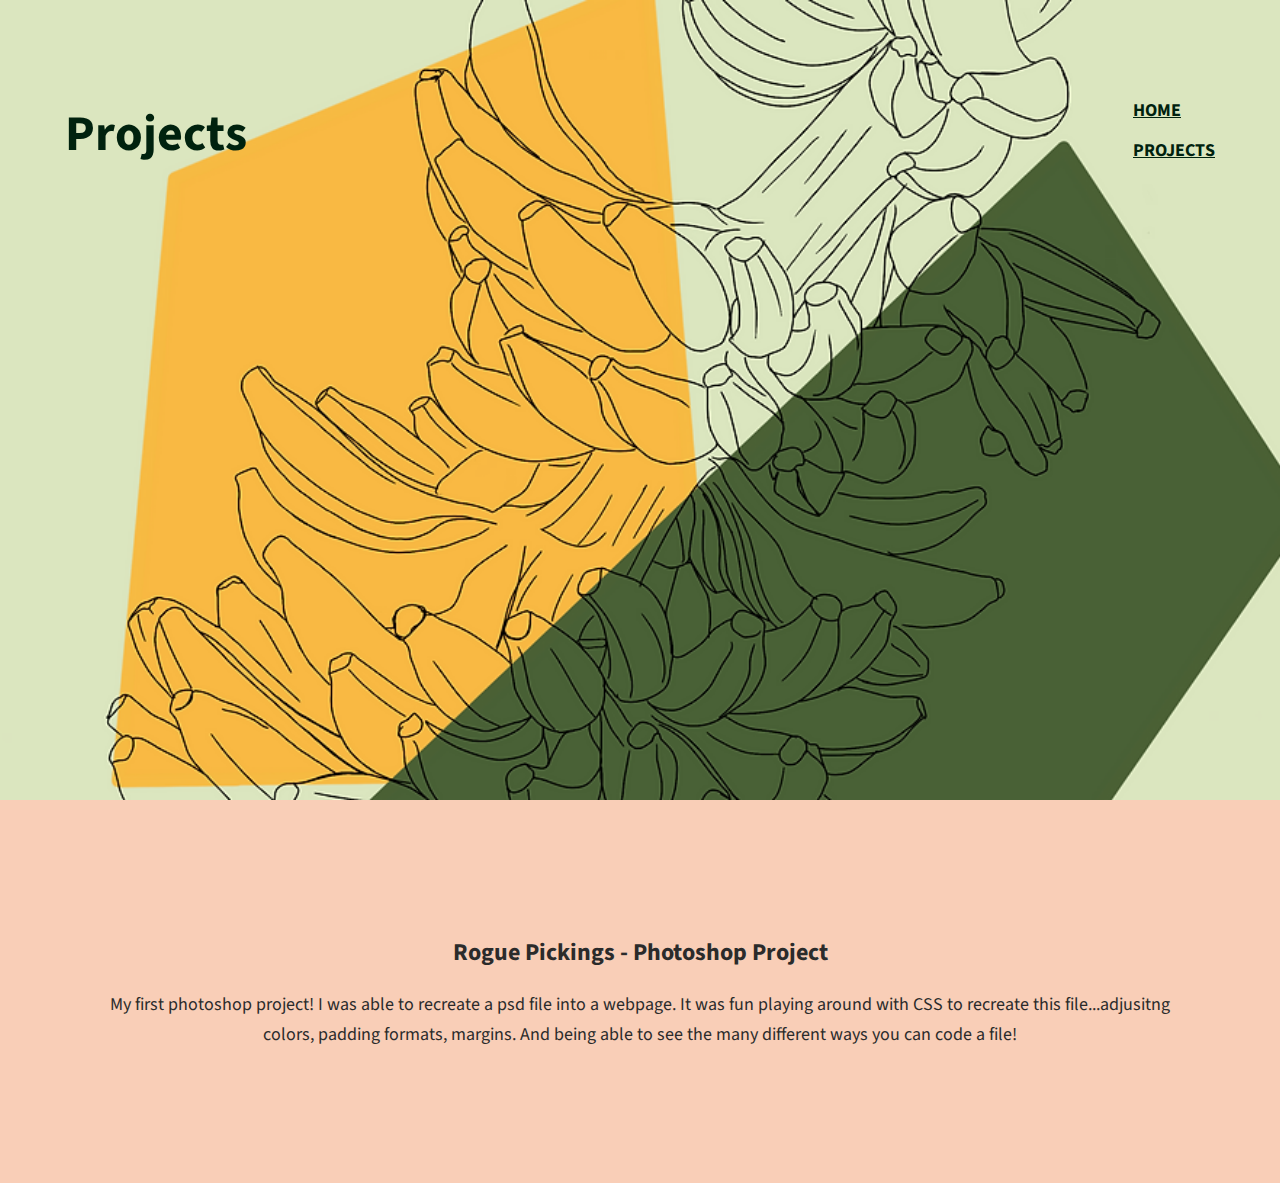
==== work/index.html @ ec7d099a "Initial commit" ====
<!DOCTYPE html>
<html lang="en">
    <head>
        <meta charset="utf-8">
        <title>My Work Page</title>
        <link rel="stylesheet" href="../css/normalize.css">
        <link rel="stylesheet" href="../css/main.css">
        <link href='https://fonts.googleapis.com/css?family=Source+Sans+Pro:400,700' rel='stylesheet' type='text/css'>
        <link rel="preconnect" href="https://fonts.googleapis.com">
        <link rel="preconnect" href="https://fonts.gstatic.com" crossorigin>
        <link href="https://fonts.googleapis.com/css2?family=Lora:wght@400;700&display=swap" rel="stylesheet">
        <link href="https://fonts.googleapis.com/css?family=Lora:400,700" rel="stylesheet" type="text/css">
    </head>

    <body>
        <header>
            <div class="full-width">
                <div class="half-width">
                    <h1>Projects</h1>
                </div>
                <div class="half-width">
                    <nav>
                        <ul>
                          <li><a href="../index.html">Home</a></li>
                          <li><a href="work/index.html">Projects</a></li>
                         </ul>
                      </nav>
                </div>
            </div>
        </header>

        <main>
            <section id="work">
                <div class="full-width">
                    <h2>Rogue Pickings - Photoshop Project</h2>
                    <p>My first photoshop project!
                        I was able to recreate a psd file into a webpage. It was fun playing
                        around with CSS to recreate this file...adjusitng colors, padding formats,
                        margins. And being able to see the many different ways you can code
                        a file!
                    </p>
                </div>
            </section>
        </main>
    </body>
</html>
---- css/main.css ----
/***** BASE STYLES *****/

body {font-family: 'Source Sans Pro', sans-serif;
    color: #2b2b2b;}

/***** GRID *****/

.full-width {
    width: 1200px;
    margin: auto;
    overflow: auto;
}
.half-width {
    width: 600px;
    float: left;
}
.third-width {
    width: 400px;
    float: left;
}

/***** HEADER *****/

header {
    height: 800px;
    background: url('../img/bananas.png');
    background-size: cover;
    background-position: center;
}
header h1 { 
    padding: 65px 0 65px 25px;
    font-family:'lora' serif;
    font-size: 50px;
    color: #00220E;
}
nav {
    float: right; 
    padding: 75px 25px;
}
nav ul li{
    display:grid;
}
nav ul li a {
    text-transform: uppercase;
    text-decoration:underline;
    font-weight: bolder;
    line-height: 40px;
    font-size: 18px;
    color: #00220E;
    padding-left: 80px; 
}
header h2 {
    width: 1000px;
    clear: both;
    font-family: 'lora' serif;
    font-size: 72px;
    line-height: 80px;
    color: #FFFFFF;
    padding: 20px 0 20px 25px;
}
header h2 span {
    color: #00220E; 
    font-style: italic;
    font-weight: bolder;
}

/***** ABOUT *****/

#about .full-width {
    padding: 80px 0;
}
#about h2 {
    font-family: 'lora', serif;
    font-size: 36px;
    padding-left: 50px;
}
#about p {
    font-size: 21px;
    color: #7f7f7f;
    line-height: 40px;
    padding-left: 50px;
    padding-right: 50px;
}

/***** WORK *****/

#work {
    background: #f9ceb7;
    text-align: center;
}
#work .full-width {padding: 115px 0;
}   
#work img {
        padding-bottom: 30px;
}
#work h3 {
        font-size: 24px;
        line-height: 32px;
        width: 190px;
        margin: 0 auto;
} 
#work p {
        font-family: 'lora' serif;
        font-size: 18px;
        line-height: 30px;
        padding: 0 50px;
}

/***** CONTACT *****/

#contact {
    background: #ebebeb;
}
#contact .full-width {
    padding: 110px 0;
}
#contact img#contact-img {
    margin-left: 25px;
    border: 12px solid #ffffff;
}
#contact h2, #contact #email-header, #contact #socialmedia-header, #contact ul {
    padding-left: 115px;
}
#contact #envelope {
    padding: 0 10px 0 115px;
}
#contact h2 {
    font-family: 'lora' serif;
    font-size: 36px;
    line-height: 44px;
}
#contact #email-header{
    font-size: 32px;
    font-weight: 400;
    line-height: 44px;
    margin: -30px 0 5px 0;
}
#contact #socialmedia-header {
    font-weight: bold;
    font-size: 29px;
    line-height: 44px;
    margin: 40px 0 0 0;
}
#contact a {
    text-decoration: none;
    color: #c49075;
    font-weight: bold;
    font-size: 28px;
}
#contact ul {
    list-style: none;
}
#contact ul li {
     display: inline-block;
}
#contact ul img {
    padding-right: 48px;
}

/***** WORK PAGE ******/
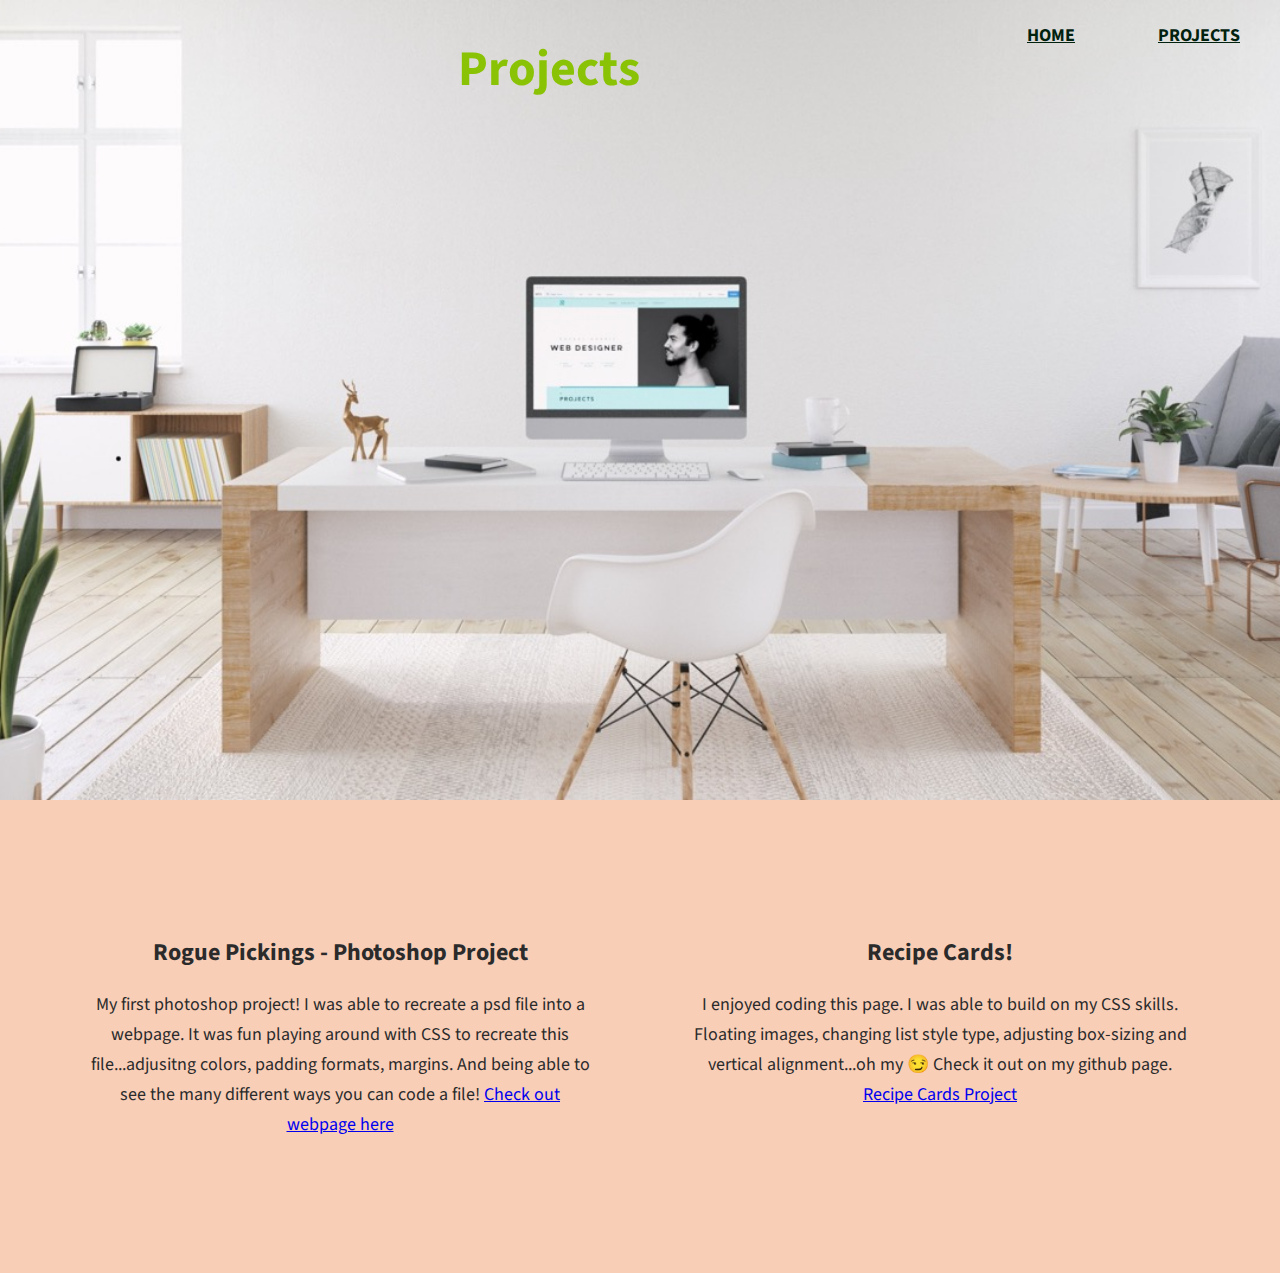
==== commit b01d9970: "Projects updated with recipe cards" ====
--- a/work/index.html
+++ b/work/index.html
@@ -32,14 +32,24 @@
         <main>
             <section id="work">
                 <div class="full-width">
-                    <h2>Rogue Pickings - Photoshop Project</h2>
-                    <p>My first photoshop project!
+                    <div class="half-width">
+                        <h2>Rogue Pickings - Photoshop Project</h2>
+                        <p>My first photoshop project!
                         I was able to recreate a psd file into a webpage. It was fun playing
                         around with CSS to recreate this file...adjusitng colors, padding formats,
                         margins. And being able to see the many different ways you can code
                         a file!
-                    </p>
-                </div>
+                        <a href="https://lev-will.github.io/rogue-pickings/" target="_blank">Check out webpage here</a> 
+                        </p>
+                    </div>
+                    <div class="half-width">
+                        <h2>Recipe Cards!</h2>
+                        <p>I enjoyed coding this page. I was able to build on my CSS skills. Floating images,
+                           changing list style type, adjusting box-sizing and vertical alignment...oh my &#128527;
+                           Check it out on my github page. 
+                           <a href="https://lev-will.github.io/101-bonus_recipe/" target="_blank">Recipe Cards Project</a>
+                        </p>
+                    </div>
             </section>
         </main>
     </body>
--- a/css/main.css
+++ b/css/main.css
@@ -23,22 +23,21 @@
 
 header {
     height: 800px;
-    background: url('../img/bananas.png');
+    background: url('../img/full-back.png');
     background-size: cover;
     background-position: center;
 }
 header h1 { 
-    padding: 65px 0 65px 25px;
+    float: right;
     font-family:'lora' serif;
     font-size: 50px;
-    color: #00220E;
+    color: #8ac305;
 }
 nav {
     float: right; 
-    padding: 75px 25px;
 }
 nav ul li{
-    display:grid;
+    display: inline-block;
 }
 nav ul li a {
     text-transform: uppercase;
@@ -50,16 +49,14 @@
     padding-left: 80px; 
 }
 header h2 {
-    width: 1000px;
+    width: 1200px;
     clear: both;
     font-family: 'lora' serif;
     font-size: 72px;
-    line-height: 80px;
-    color: #FFFFFF;
-    padding: 20px 0 20px 25px;
+    color: #00220E;
 }
 header h2 span {
-    color: #00220E; 
+    color: #8ac305; 
     font-style: italic;
     font-weight: bolder;
 }
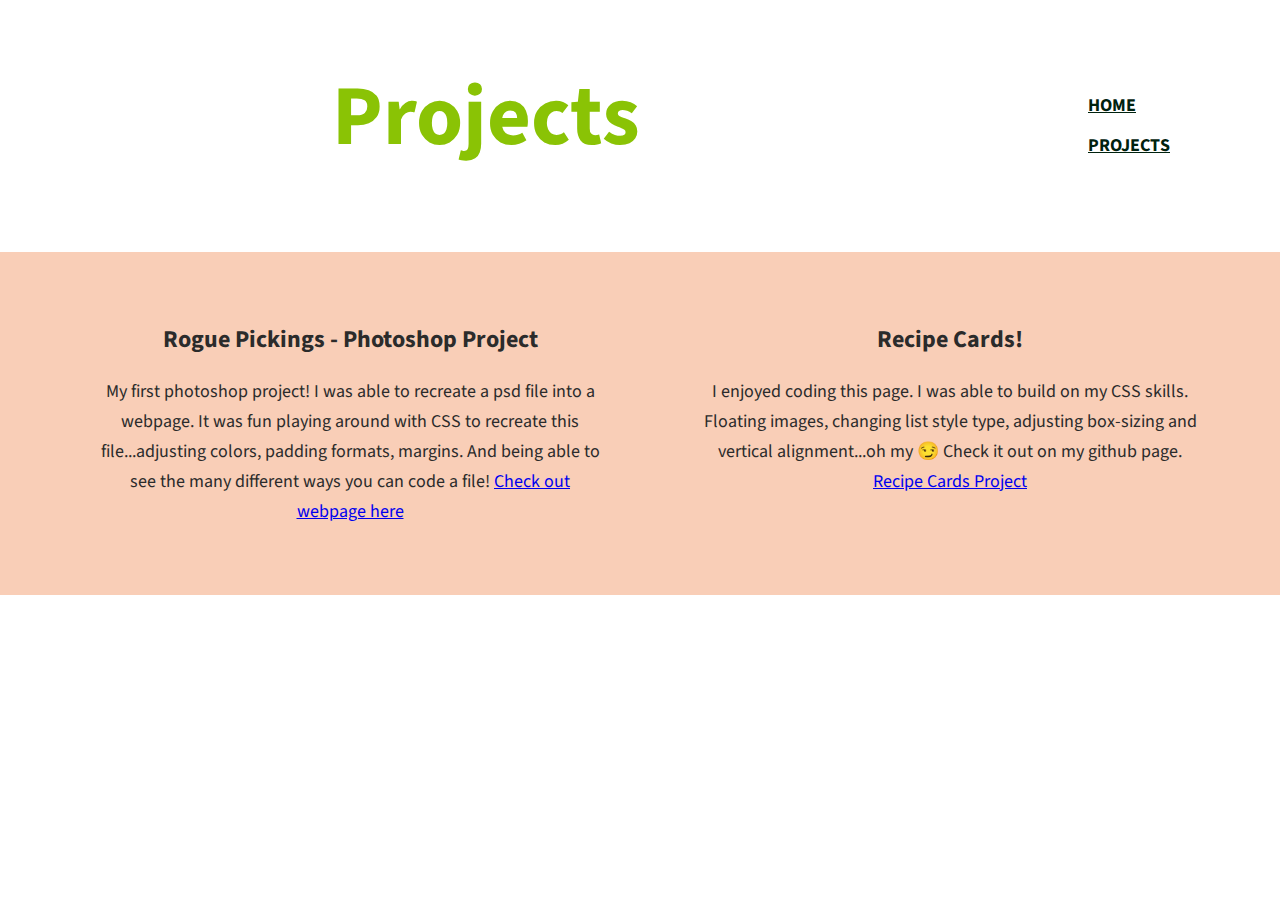
==== commit 37404ffb: "Spell check" ====
--- a/work/index.html
+++ b/work/index.html
@@ -36,7 +36,7 @@
                         <h2>Rogue Pickings - Photoshop Project</h2>
                         <p>My first photoshop project!
                         I was able to recreate a psd file into a webpage. It was fun playing
-                        around with CSS to recreate this file...adjusitng colors, padding formats,
+                        around with CSS to recreate this file...adjusting colors, padding formats,
                         margins. And being able to see the many different ways you can code
                         a file!
                         <a href="https://lev-will.github.io/rogue-pickings/" target="_blank">Check out webpage here</a> 
--- a/css/main.css
+++ b/css/main.css
@@ -21,38 +21,35 @@
 
 /***** HEADER *****/
 
-header {
+header img {
     height: 800px;
-    background: url('../img/full-back.png');
-    background-size: cover;
-    background-position: center;
 }
 header h1 { 
     float: right;
     font-family:'lora' serif;
-    font-size: 50px;
-    color: #8ac305;
+    font-size: 85px;
+    color: #8ac305; 
+    text-align: center;
 }
 nav {
-    float: right; 
+    float: right;
+    padding: 70px 70px;
 }
-nav ul li{
-    display: inline-block;
+nav ul li {
+    text-transform: uppercase;
+    font-weight: bold;
+    line-height: 40px;
+    font-size: 18px;
+    list-style-type: none;
 }
 nav ul li a {
-    text-transform: uppercase;
-    text-decoration:underline;
-    font-weight: bolder;
-    line-height: 40px;
-    font-size: 18px;
     color: #00220E;
-    padding-left: 80px; 
 }
 header h2 {
     width: 1200px;
     clear: both;
     font-family: 'lora' serif;
-    font-size: 72px;
+    font-size: 50px;
     color: #00220E;
 }
 header h2 span {
@@ -63,20 +60,17 @@
 
 /***** ABOUT *****/
 
-#about .full-width {
-    padding: 80px 0;
-}
+
 #about h2 {
     font-family: 'lora', serif;
     font-size: 36px;
-    padding-left: 50px;
+    padding: auto;
 }
 #about p {
     font-size: 21px;
     color: #7f7f7f;
     line-height: 40px;
-    padding-left: 50px;
-    padding-right: 50px;
+    padding: 5px;
 }
 
 /***** WORK *****/
@@ -85,22 +79,23 @@
     background: #f9ceb7;
     text-align: center;
 }
-#work .full-width {padding: 115px 0;
+#work .full-width {
+    padding: 50px;
 }   
 #work img {
-        padding-bottom: 30px;
+    padding-bottom: 30px;
 }
 #work h3 {
-        font-size: 24px;
-        line-height: 32px;
-        width: 190px;
-        margin: 0 auto;
+    font-size: 24px;
+    line-height: 32px;
+    width: 190px;
+    margin: 0 auto;
 } 
 #work p {
-        font-family: 'lora' serif;
-        font-size: 18px;
-        line-height: 30px;
-        padding: 0 50px;
+    font-family: 'lora' serif;
+    font-size: 18px;
+    line-height: 30px;
+    padding: 0 50px;
 }
 
 /***** CONTACT *****/
@@ -148,7 +143,7 @@
     list-style: none;
 }
 #contact ul li {
-     display: inline-block;
+    display: inline-block;
 }
 #contact ul img {
     padding-right: 48px;
